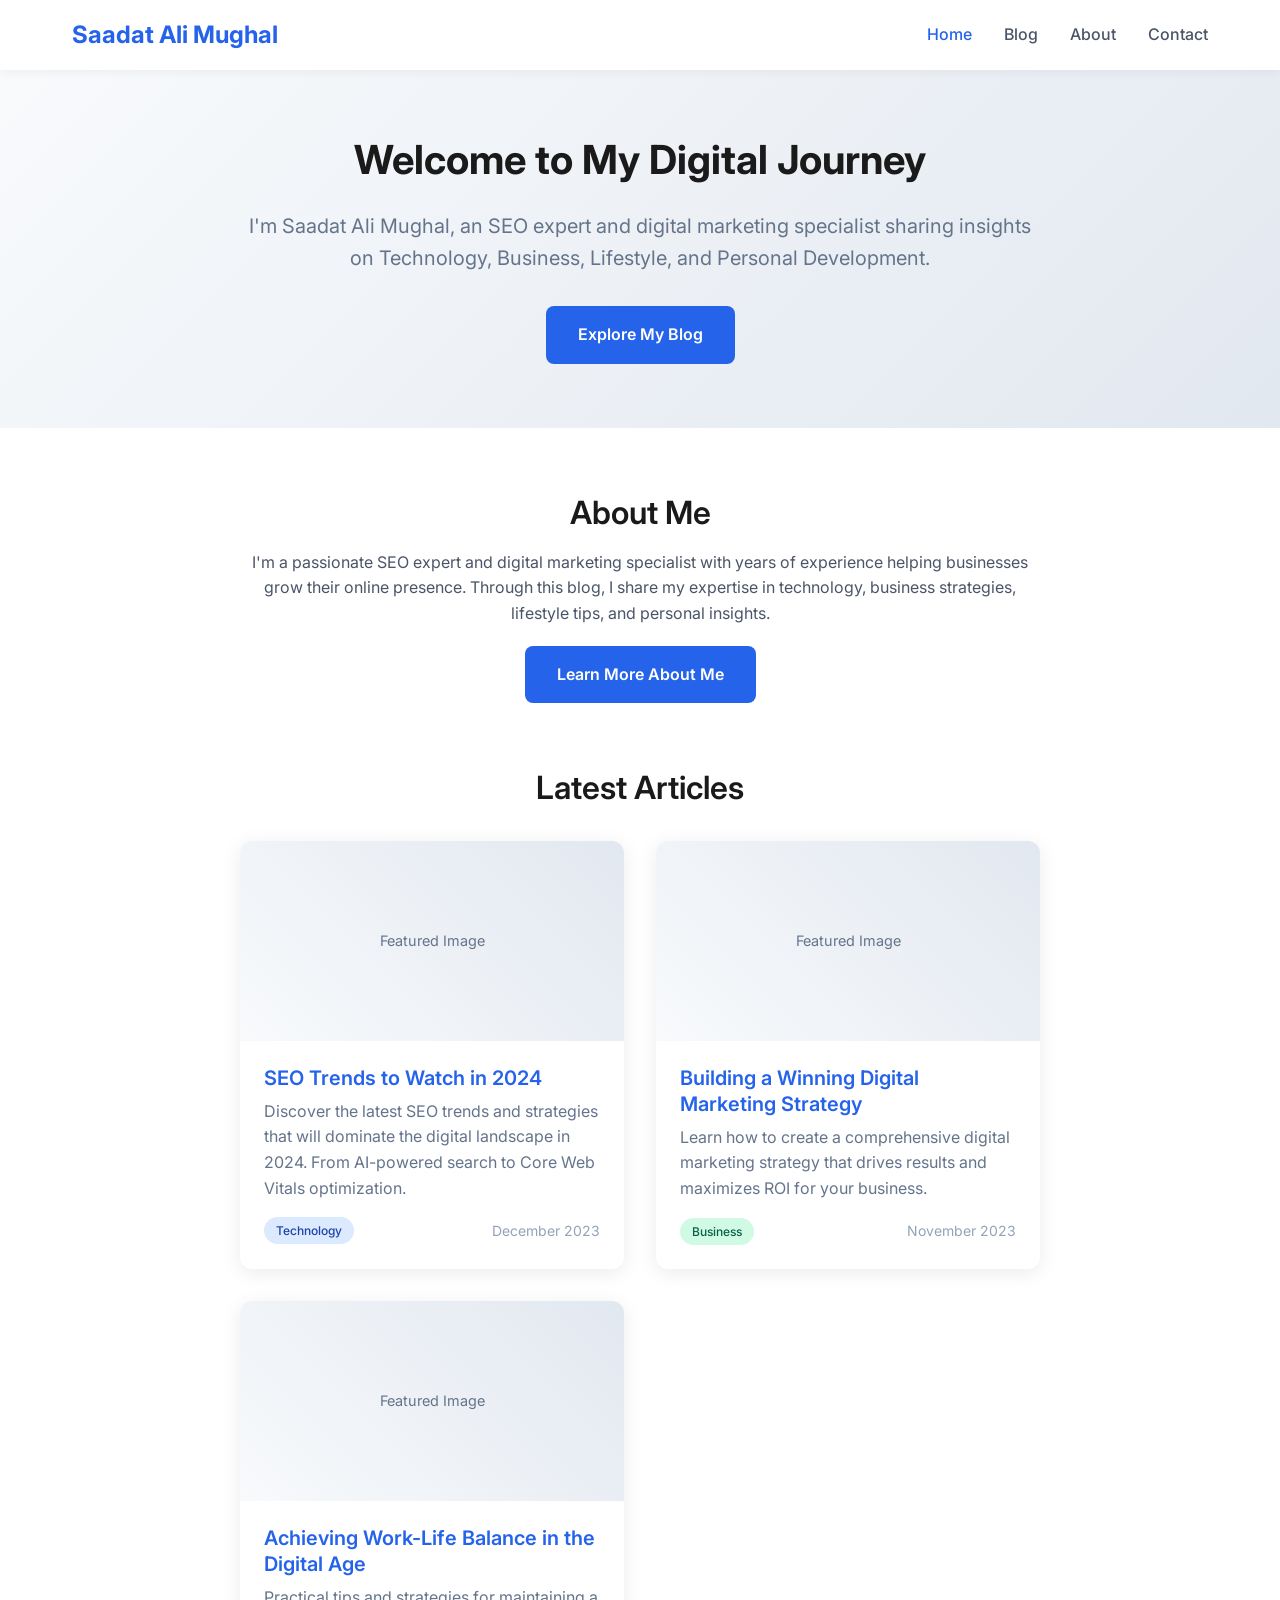
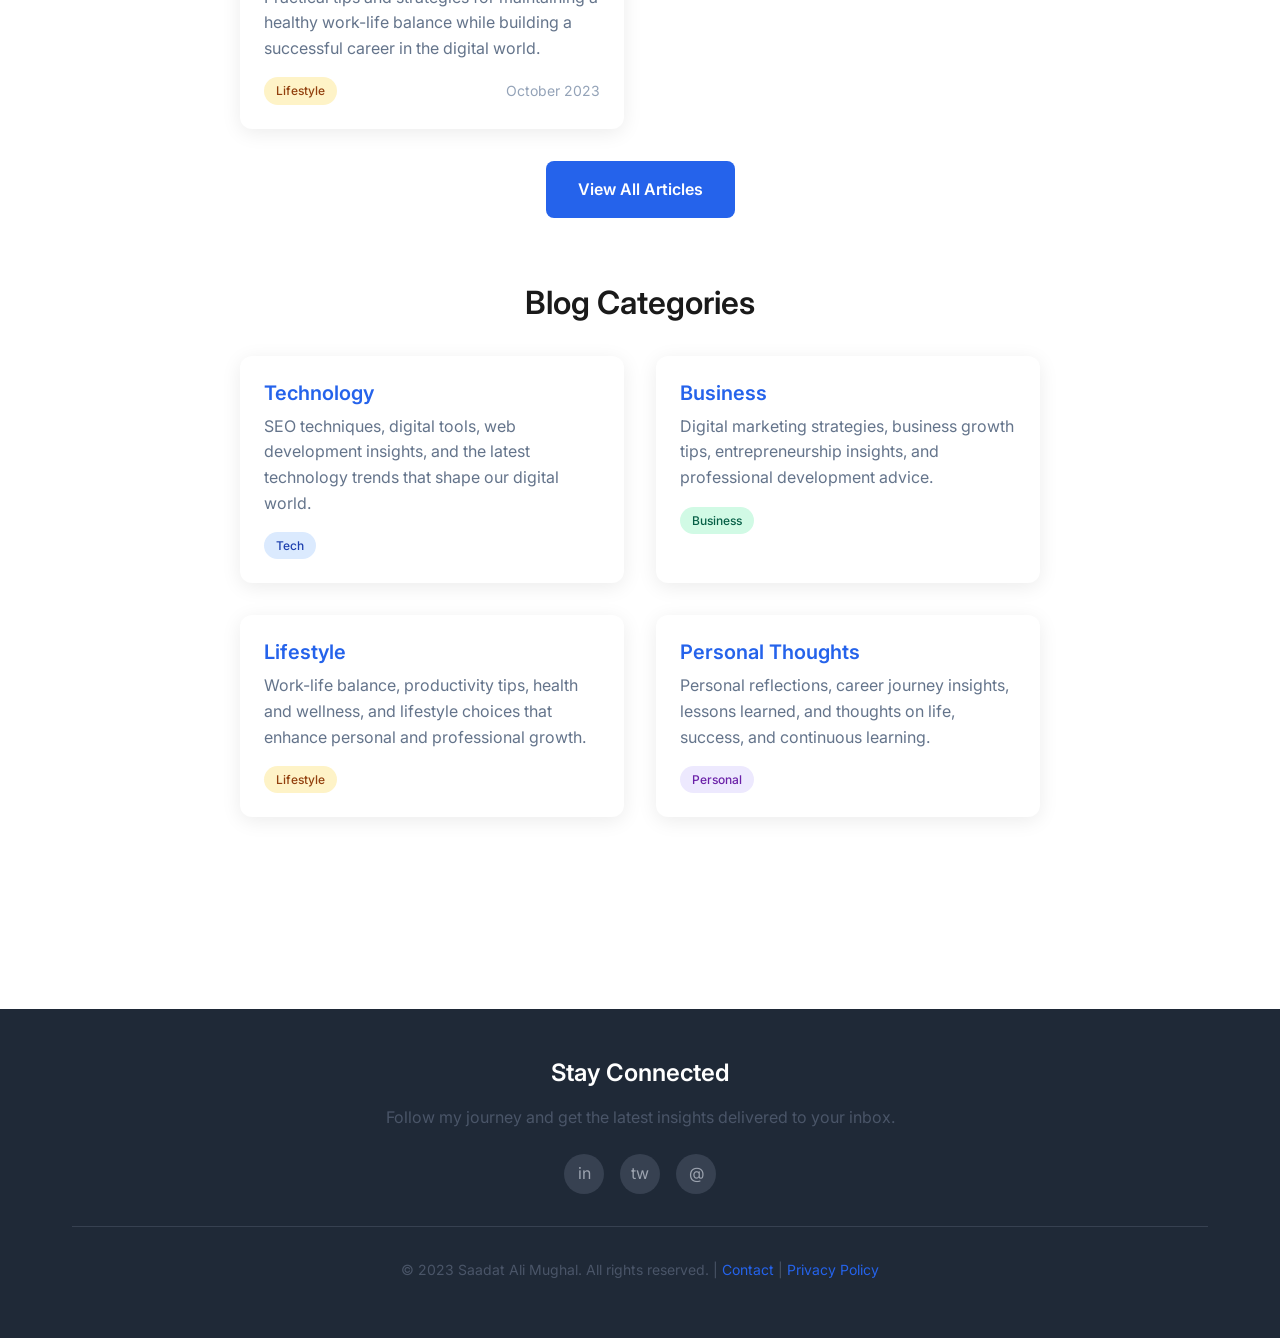
==== index.html @ 96bb64db "Create complete modern blogging website with SEO-friendly structure Co-authored-by: saadatseo <21730" ====
<!DOCTYPE html>
<html lang="en">
<head>
    <meta charset="UTF-8">
    <meta name="viewport" content="width=device-width, initial-scale=1.0">
    <meta name="description" content="Saadat Ali Mughal - Professional blog covering Technology, Lifestyle, Business insights and Personal Thoughts. Expert SEO and digital marketing content.">
    <meta name="keywords" content="Saadat Ali Mughal, SEO expert, digital marketing, technology blog, business insights, lifestyle content">
    <meta name="author" content="Saadat Ali Mughal">
    
    <!-- Open Graph Meta Tags -->
    <meta property="og:title" content="Saadat Ali Mughal - Professional Blog">
    <meta property="og:description" content="Expert insights on Technology, Business, Lifestyle and Personal Development">
    <meta property="og:type" content="website">
    <meta property="og:url" content="https://saadatseo.com">
    <meta property="og:image" content="/assets/images/og-image.jpg">
    
    <!-- Twitter Card Meta Tags -->
    <meta name="twitter:card" content="summary_large_image">
    <meta name="twitter:title" content="Saadat Ali Mughal - Professional Blog">
    <meta name="twitter:description" content="Expert insights on Technology, Business, Lifestyle and Personal Development">
    
    <title>Saadat Ali Mughal - Professional Blog | SEO Expert & Digital Marketing</title>
    
    <!-- Google Fonts -->
    <link rel="preconnect" href="https://fonts.googleapis.com">
    <link rel="preconnect" href="https://fonts.gstatic.com" crossorigin>
    <link href="https://fonts.googleapis.com/css2?family=Inter:wght@300;400;500;600;700&display=swap" rel="stylesheet">
    
    <!-- CSS -->
    <link rel="stylesheet" href="css/main.css">
    
    <!-- Favicon -->
    <link rel="icon" type="image/x-icon" href="/assets/images/favicon.ico">
    
    <!-- Structured Data -->
    <script type="application/ld+json">
    {
        "@context": "https://schema.org",
        "@type": "Person",
        "name": "Saadat Ali Mughal",
        "jobTitle": "SEO Expert & Digital Marketing Specialist",
        "url": "https://saadatseo.com",
        "sameAs": [
            "https://linkedin.com/in/saadatseo",
            "https://twitter.com/saadatseo"
        ],
        "knowsAbout": ["SEO", "Digital Marketing", "Technology", "Business Strategy"]
    }
    </script>
</head>
<body>
    <!-- Header -->
    <header class="header">
        <div class="container">
            <div class="header-content">
                <div class="logo">
                    <a href="index.html">Saadat Ali Mughal</a>
                </div>
                <nav class="nav">
                    <a href="index.html">Home</a>
                    <a href="blog/index.html">Blog</a>
                    <a href="about.html">About</a>
                    <a href="contact.html">Contact</a>
                </nav>
                <button class="menu-toggle" aria-label="Toggle menu">☰</button>
            </div>
        </div>
    </header>

    <!-- Hero Section -->
    <section class="hero">
        <div class="container">
            <div class="content-wrapper">
                <h1>Welcome to My Digital Journey</h1>
                <p>I'm Saadat Ali Mughal, an SEO expert and digital marketing specialist sharing insights on Technology, Business, Lifestyle, and Personal Development.</p>
                <a href="blog/index.html" class="cta-button">Explore My Blog</a>
            </div>
        </div>
    </section>

    <!-- Main Content -->
    <main class="main-content">
        <div class="container">
            <!-- About Preview -->
            <section class="section">
                <div class="content-wrapper">
                    <h2 class="text-center">About Me</h2>
                    <p class="text-center">I'm a passionate SEO expert and digital marketing specialist with years of experience helping businesses grow their online presence. Through this blog, I share my expertise in technology, business strategies, lifestyle tips, and personal insights.</p>
                    <div class="text-center">
                        <a href="about.html" class="cta-button">Learn More About Me</a>
                    </div>
                </div>
            </section>

            <!-- Featured Blog Posts -->
            <section class="section">
                <div class="content-wrapper">
                    <h2 class="text-center">Latest Articles</h2>
                    <div class="blog-grid">
                        <!-- Tech Article -->
                        <article class="blog-card" data-category="tech">
                            <div class="blog-card-image">
                                <span>Featured Image</span>
                            </div>
                            <div class="blog-card-content">
                                <h3><a href="blog/tech/seo-trends-2024.html">SEO Trends to Watch in 2024</a></h3>
                                <p>Discover the latest SEO trends and strategies that will dominate the digital landscape in 2024. From AI-powered search to Core Web Vitals optimization.</p>
                                <div class="blog-meta">
                                    <span class="category-tag category-tech">Technology</span>
                                    <span>December 2023</span>
                                </div>
                            </div>
                        </article>

                        <!-- Business Article -->
                        <article class="blog-card" data-category="business">
                            <div class="blog-card-image">
                                <span>Featured Image</span>
                            </div>
                            <div class="blog-card-content">
                                <h3><a href="blog/business/digital-marketing-strategy.html">Building a Winning Digital Marketing Strategy</a></h3>
                                <p>Learn how to create a comprehensive digital marketing strategy that drives results and maximizes ROI for your business.</p>
                                <div class="blog-meta">
                                    <span class="category-tag category-business">Business</span>
                                    <span>November 2023</span>
                                </div>
                            </div>
                        </article>

                        <!-- Lifestyle Article -->
                        <article class="blog-card" data-category="lifestyle">
                            <div class="blog-card-image">
                                <span>Featured Image</span>
                            </div>
                            <div class="blog-card-content">
                                <h3><a href="blog/lifestyle/work-life-balance.html">Achieving Work-Life Balance in the Digital Age</a></h3>
                                <p>Practical tips and strategies for maintaining a healthy work-life balance while building a successful career in the digital world.</p>
                                <div class="blog-meta">
                                    <span class="category-tag category-lifestyle">Lifestyle</span>
                                    <span>October 2023</span>
                                </div>
                            </div>
                        </article>
                    </div>
                    <div class="text-center mt-4">
                        <a href="blog/index.html" class="cta-button">View All Articles</a>
                    </div>
                </div>
            </section>

            <!-- Categories Overview -->
            <section class="section">
                <div class="content-wrapper">
                    <h2 class="text-center">Blog Categories</h2>
                    <div class="blog-grid">
                        <div class="blog-card">
                            <div class="blog-card-content">
                                <h3><a href="blog/tech/">Technology</a></h3>
                                <p>SEO techniques, digital tools, web development insights, and the latest technology trends that shape our digital world.</p>
                                <div class="blog-meta">
                                    <span class="category-tag category-tech">Tech</span>
                                </div>
                            </div>
                        </div>

                        <div class="blog-card">
                            <div class="blog-card-content">
                                <h3><a href="blog/business/">Business</a></h3>
                                <p>Digital marketing strategies, business growth tips, entrepreneurship insights, and professional development advice.</p>
                                <div class="blog-meta">
                                    <span class="category-tag category-business">Business</span>
                                </div>
                            </div>
                        </div>

                        <div class="blog-card">
                            <div class="blog-card-content">
                                <h3><a href="blog/lifestyle/">Lifestyle</a></h3>
                                <p>Work-life balance, productivity tips, health and wellness, and lifestyle choices that enhance personal and professional growth.</p>
                                <div class="blog-meta">
                                    <span class="category-tag category-lifestyle">Lifestyle</span>
                                </div>
                            </div>
                        </div>

                        <div class="blog-card">
                            <div class="blog-card-content">
                                <h3><a href="blog/personal-thoughts/">Personal Thoughts</a></h3>
                                <p>Personal reflections, career journey insights, lessons learned, and thoughts on life, success, and continuous learning.</p>
                                <div class="blog-meta">
                                    <span class="category-tag category-personal">Personal</span>
                                </div>
                            </div>
                        </div>
                    </div>
                </div>
            </section>
        </div>
    </main>

    <!-- Footer -->
    <footer class="footer">
        <div class="container">
            <div class="footer-content">
                <h3>Stay Connected</h3>
                <p>Follow my journey and get the latest insights delivered to your inbox.</p>
                
                <div class="social-links">
                    <a href="https://linkedin.com/in/saadatseo" target="_blank" aria-label="LinkedIn">in</a>
                    <a href="https://twitter.com/saadatseo" target="_blank" aria-label="Twitter">tw</a>
                    <a href="mailto:contact@saadatseo.com" aria-label="Email">@</a>
                </div>
                
                <div class="footer-bottom">
                    <p>&copy; 2023 Saadat Ali Mughal. All rights reserved. | <a href="contact.html">Contact</a> | <a href="#">Privacy Policy</a></p>
                </div>
            </div>
        </div>
    </footer>

    <!-- JavaScript -->
    <script src="js/main.js"></script>
</body>
</html>
---- css/main.css ----
/* Modern Blogging Website CSS for Saadat Ali Mughal */

/* CSS Reset and Base Styles */
* {
    margin: 0;
    padding: 0;
    box-sizing: border-box;
}

html {
    font-size: 16px;
    scroll-behavior: smooth;
}

body {
    font-family: 'Inter', -apple-system, BlinkMacSystemFont, 'Segoe UI', Roboto, sans-serif;
    line-height: 1.6;
    color: #333;
    background-color: #ffffff;
}

/* Typography */
h1, h2, h3, h4, h5, h6 {
    font-weight: 600;
    line-height: 1.3;
    margin-bottom: 1rem;
    color: #1a1a1a;
}

h1 {
    font-size: 2.5rem;
    font-weight: 700;
}

h2 {
    font-size: 2rem;
}

h3 {
    font-size: 1.5rem;
}

p {
    margin-bottom: 1.2rem;
    color: #4a5568;
}

a {
    color: #2563eb;
    text-decoration: none;
    transition: color 0.3s ease;
}

a:hover {
    color: #1d4ed8;
}

/* Container and Layout */
.container {
    max-width: 1200px;
    margin: 0 auto;
    padding: 0 2rem;
}

.content-wrapper {
    max-width: 800px;
    margin: 0 auto;
}

/* Header */
.header {
    background: #ffffff;
    box-shadow: 0 2px 10px rgba(0, 0, 0, 0.05);
    position: sticky;
    top: 0;
    z-index: 100;
}

.header-content {
    display: flex;
    justify-content: space-between;
    align-items: center;
    padding: 1rem 0;
}

.logo {
    font-size: 1.5rem;
    font-weight: 700;
    color: #1a1a1a;
}

.nav {
    display: flex;
    gap: 2rem;
}

.nav a {
    color: #4a5568;
    font-weight: 500;
    transition: color 0.3s ease;
}

.nav a:hover,
.nav a.active {
    color: #2563eb;
}

/* Mobile Menu */
.menu-toggle {
    display: none;
    background: none;
    border: none;
    font-size: 1.5rem;
    cursor: pointer;
    color: #4a5568;
}

/* Hero Section */
.hero {
    padding: 4rem 0;
    text-align: center;
    background: linear-gradient(135deg, #f8fafc 0%, #e2e8f0 100%);
}

.hero h1 {
    margin-bottom: 1.5rem;
    color: #1a1a1a;
}

.hero p {
    font-size: 1.25rem;
    margin-bottom: 2rem;
    color: #64748b;
}

.cta-button {
    display: inline-block;
    background: #2563eb;
    color: white;
    padding: 1rem 2rem;
    border-radius: 0.5rem;
    font-weight: 600;
    transition: background 0.3s ease;
}

.cta-button:hover {
    background: #1d4ed8;
    color: white;
}

/* Main Content */
.main-content {
    padding: 4rem 0;
}

.section {
    margin-bottom: 4rem;
}

/* Blog Grid */
.blog-grid {
    display: grid;
    grid-template-columns: repeat(auto-fit, minmax(300px, 1fr));
    gap: 2rem;
    margin-top: 2rem;
}

.blog-card {
    background: white;
    border-radius: 0.75rem;
    box-shadow: 0 4px 20px rgba(0, 0, 0, 0.08);
    overflow: hidden;
    transition: transform 0.3s ease, box-shadow 0.3s ease;
}

.blog-card:hover {
    transform: translateY(-5px);
    box-shadow: 0 8px 30px rgba(0, 0, 0, 0.12);
}

.blog-card-image {
    width: 100%;
    height: 200px;
    background: linear-gradient(45deg, #f8fafc, #e2e8f0);
    display: flex;
    align-items: center;
    justify-content: center;
    color: #64748b;
    font-size: 0.9rem;
}

.blog-card-content {
    padding: 1.5rem;
}

.blog-card h3 {
    margin-bottom: 0.5rem;
    font-size: 1.25rem;
}

.blog-card p {
    color: #64748b;
    margin-bottom: 1rem;
}

.blog-meta {
    display: flex;
    justify-content: space-between;
    align-items: center;
    font-size: 0.875rem;
    color: #94a3b8;
}

.category-tag {
    background: #e2e8f0;
    color: #475569;
    padding: 0.25rem 0.75rem;
    border-radius: 1rem;
    font-size: 0.75rem;
    font-weight: 500;
}

/* Category Colors */
.category-tech { background: #dbeafe; color: #1e40af; }
.category-lifestyle { background: #fef3c7; color: #92400e; }
.category-business { background: #d1fae5; color: #065f46; }
.category-personal { background: #ede9fe; color: #6b21a8; }

/* Contact Form */
.contact-form {
    max-width: 600px;
    margin: 0 auto;
}

.form-group {
    margin-bottom: 1.5rem;
}

.form-group label {
    display: block;
    margin-bottom: 0.5rem;
    font-weight: 500;
    color: #374151;
}

.form-control {
    width: 100%;
    padding: 0.75rem;
    border: 2px solid #e5e7eb;
    border-radius: 0.5rem;
    font-size: 1rem;
    transition: border-color 0.3s ease;
}

.form-control:focus {
    outline: none;
    border-color: #2563eb;
}

textarea.form-control {
    resize: vertical;
    min-height: 120px;
}

.btn {
    background: #2563eb;
    color: white;
    padding: 0.75rem 2rem;
    border: none;
    border-radius: 0.5rem;
    font-size: 1rem;
    font-weight: 600;
    cursor: pointer;
    transition: background 0.3s ease;
}

.btn:hover {
    background: #1d4ed8;
}

/* Footer */
.footer {
    background: #1f2937;
    color: #9ca3af;
    padding: 3rem 0 2rem;
    margin-top: 4rem;
}

.footer-content {
    text-align: center;
}

.footer h3 {
    color: white;
    margin-bottom: 1rem;
}

.footer p {
    margin-bottom: 1.5rem;
}

.social-links {
    display: flex;
    justify-content: center;
    gap: 1rem;
    margin-bottom: 2rem;
}

.social-links a {
    display: inline-block;
    width: 40px;
    height: 40px;
    background: #374151;
    border-radius: 50%;
    display: flex;
    align-items: center;
    justify-content: center;
    color: #9ca3af;
    transition: background 0.3s ease;
}

.social-links a:hover {
    background: #2563eb;
    color: white;
}

.footer-bottom {
    border-top: 1px solid #374151;
    margin-top: 2rem;
    padding-top: 2rem;
    text-align: center;
    font-size: 0.875rem;
}

/* Responsive Design */
@media (max-width: 768px) {
    .container {
        padding: 0 1rem;
    }
    
    .header-content {
        flex-wrap: wrap;
    }
    
    .nav {
        display: none;
        width: 100%;
        flex-direction: column;
        gap: 1rem;
        padding-top: 1rem;
    }
    
    .nav.active {
        display: flex;
    }
    
    .menu-toggle {
        display: block;
    }
    
    .hero {
        padding: 2rem 0;
    }
    
    .hero h1 {
        font-size: 2rem;
    }
    
    .hero p {
        font-size: 1.1rem;
    }
    
    .main-content {
        padding: 2rem 0;
    }
    
    .blog-grid {
        grid-template-columns: 1fr;
        gap: 1.5rem;
    }
    
    .social-links {
        flex-wrap: wrap;
    }
}

@media (max-width: 480px) {
    .hero h1 {
        font-size: 1.75rem;
    }
    
    h1 {
        font-size: 2rem;
    }
    
    h2 {
        font-size: 1.5rem;
    }
    
    .blog-card-content {
        padding: 1rem;
    }
}

/* Utility Classes */
.text-center { text-align: center; }
.mb-2 { margin-bottom: 1rem; }
.mb-4 { margin-bottom: 2rem; }
.mt-4 { margin-top: 2rem; }
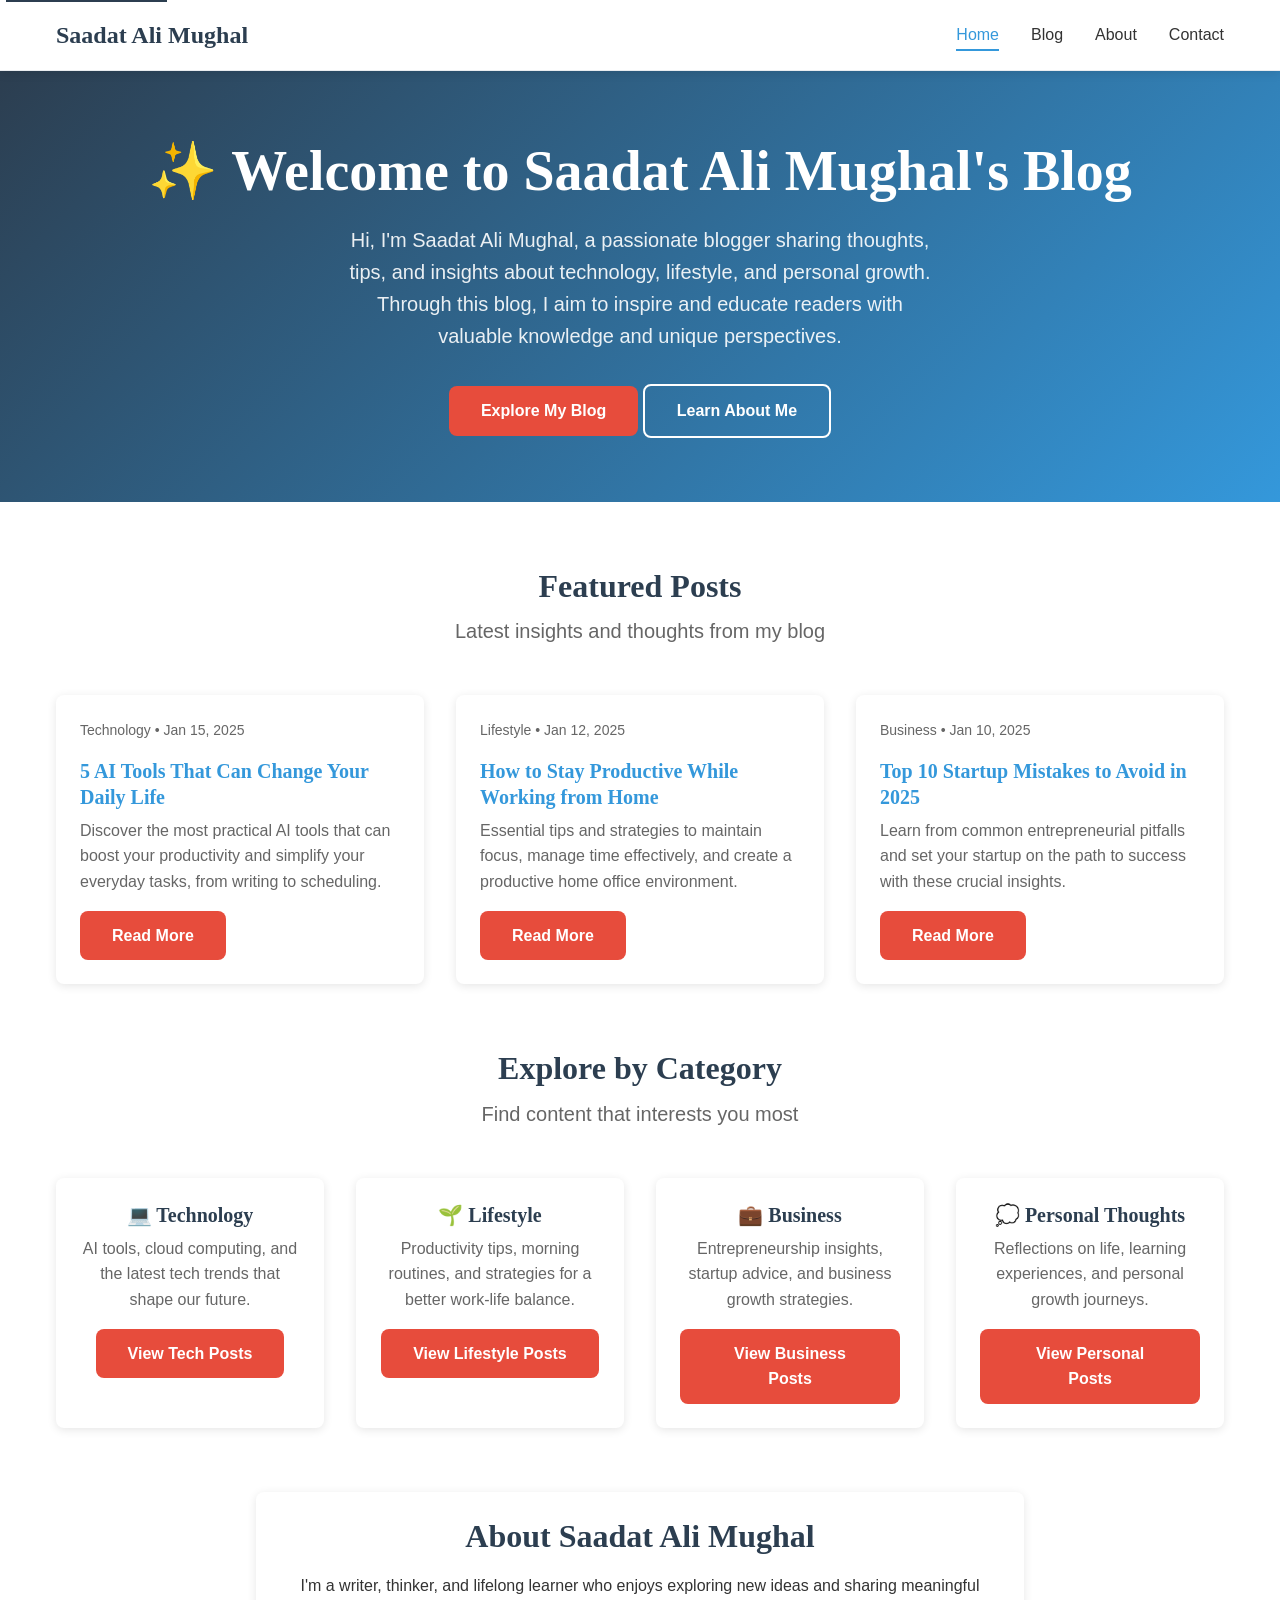
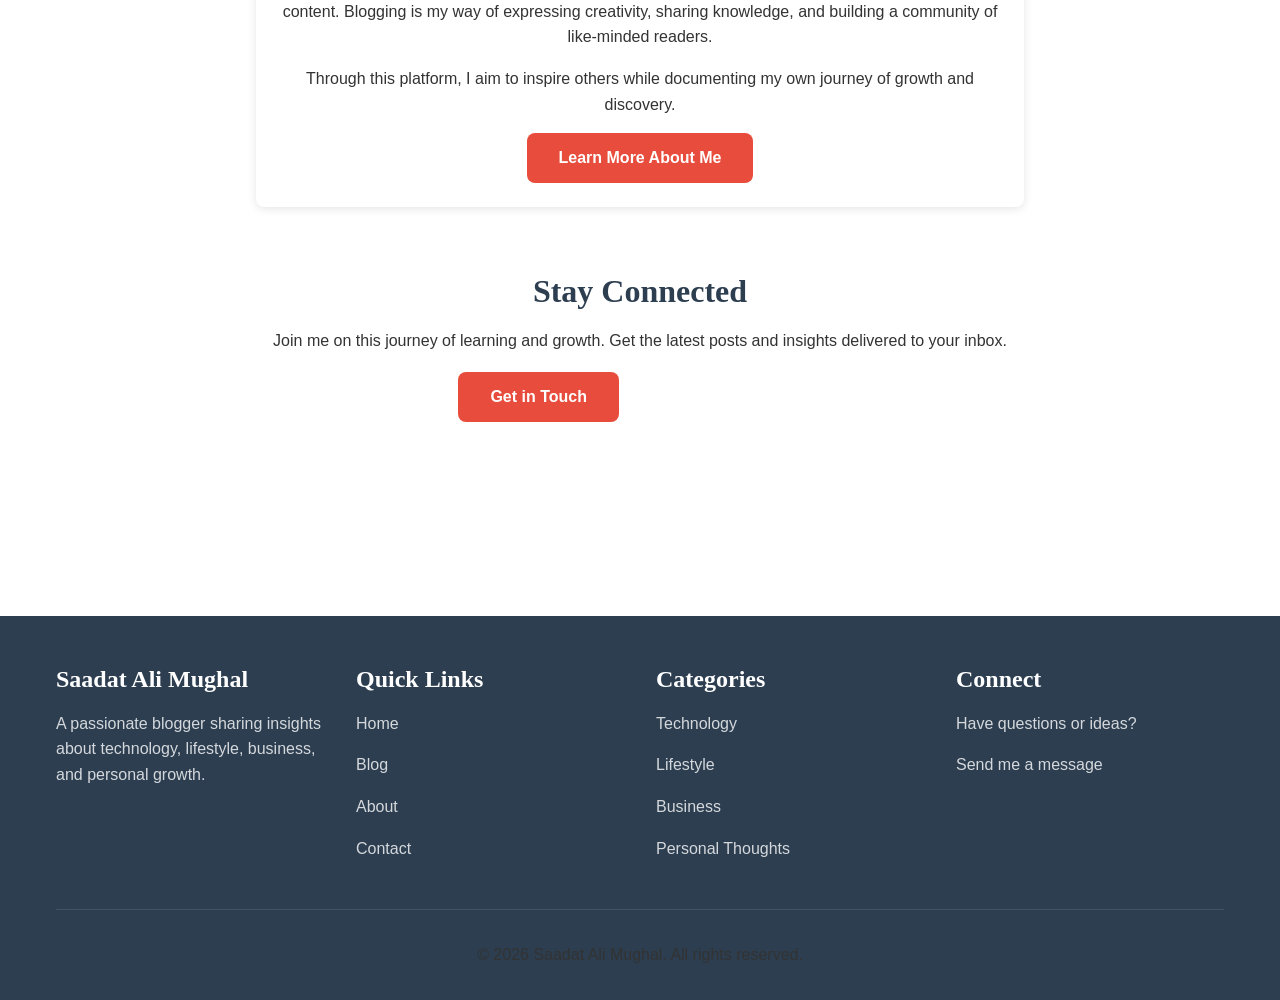
==== commit 3aa60542: "Complete modern blogging website for Saadat Ali Mughal Co-authored-by: saadatseo <217303013+saadatse" ====
--- a/index.html
+++ b/index.html
@@ -3,195 +3,177 @@
 <head>
     <meta charset="UTF-8">
     <meta name="viewport" content="width=device-width, initial-scale=1.0">
-    <meta name="description" content="Saadat Ali Mughal - Professional blog covering Technology, Lifestyle, Business insights and Personal Thoughts. Expert SEO and digital marketing content.">
-    <meta name="keywords" content="Saadat Ali Mughal, SEO expert, digital marketing, technology blog, business insights, lifestyle content">
+    <meta name="description" content="Welcome to Saadat Ali Mughal's Blog - Sharing thoughts, tips, and insights about technology, lifestyle, business, and personal growth.">
+    <meta name="keywords" content="Saadat Ali Mughal, blog, technology, lifestyle, business, personal thoughts, Pakistan">
     <meta name="author" content="Saadat Ali Mughal">
     
     <!-- Open Graph Meta Tags -->
-    <meta property="og:title" content="Saadat Ali Mughal - Professional Blog">
-    <meta property="og:description" content="Expert insights on Technology, Business, Lifestyle and Personal Development">
+    <meta property="og:title" content="✨ Welcome to Saadat Ali Mughal's Blog">
+    <meta property="og:description" content="Hi, I'm Saadat Ali Mughal, a passionate blogger sharing thoughts, tips, and insights about technology, lifestyle, and personal growth.">
     <meta property="og:type" content="website">
-    <meta property="og:url" content="https://saadatseo.com">
-    <meta property="og:image" content="/assets/images/og-image.jpg">
+    <meta property="og:url" content="">
     
     <!-- Twitter Card Meta Tags -->
     <meta name="twitter:card" content="summary_large_image">
-    <meta name="twitter:title" content="Saadat Ali Mughal - Professional Blog">
-    <meta name="twitter:description" content="Expert insights on Technology, Business, Lifestyle and Personal Development">
-    
-    <title>Saadat Ali Mughal - Professional Blog | SEO Expert & Digital Marketing</title>
-    
-    <!-- Google Fonts -->
-    <link rel="preconnect" href="https://fonts.googleapis.com">
-    <link rel="preconnect" href="https://fonts.gstatic.com" crossorigin>
-    <link href="https://fonts.googleapis.com/css2?family=Inter:wght@300;400;500;600;700&display=swap" rel="stylesheet">
-    
-    <!-- CSS -->
-    <link rel="stylesheet" href="css/main.css">
-    
-    <!-- Favicon -->
-    <link rel="icon" type="image/x-icon" href="/assets/images/favicon.ico">
-    
-    <!-- Structured Data -->
-    <script type="application/ld+json">
-    {
-        "@context": "https://schema.org",
-        "@type": "Person",
-        "name": "Saadat Ali Mughal",
-        "jobTitle": "SEO Expert & Digital Marketing Specialist",
-        "url": "https://saadatseo.com",
-        "sameAs": [
-            "https://linkedin.com/in/saadatseo",
-            "https://twitter.com/saadatseo"
-        ],
-        "knowsAbout": ["SEO", "Digital Marketing", "Technology", "Business Strategy"]
-    }
-    </script>
+    <meta name="twitter:title" content="✨ Welcome to Saadat Ali Mughal's Blog">
+    <meta name="twitter:description" content="Hi, I'm Saadat Ali Mughal, a passionate blogger sharing thoughts, tips, and insights about technology, lifestyle, and personal growth.">
+    
+    <title>✨ Welcome to Saadat Ali Mughal's Blog</title>
+    <link rel="stylesheet" href="css/style.css">
 </head>
 <body>
+    <!-- Skip to main content for accessibility -->
+    <a href="#main" class="skip-link">Skip to main content</a>
+    
     <!-- Header -->
     <header class="header">
         <div class="container">
-            <div class="header-content">
-                <div class="logo">
-                    <a href="index.html">Saadat Ali Mughal</a>
-                </div>
-                <nav class="nav">
-                    <a href="index.html">Home</a>
-                    <a href="blog/index.html">Blog</a>
-                    <a href="about.html">About</a>
-                    <a href="contact.html">Contact</a>
-                </nav>
-                <button class="menu-toggle" aria-label="Toggle menu">☰</button>
-            </div>
+            <nav class="nav">
+                <a href="index.html" class="logo">Saadat Ali Mughal</a>
+                
+                <!-- Mobile menu toggle -->
+                <button class="nav-toggle" aria-label="Toggle mobile menu">
+                    <span></span>
+                    <span></span>
+                    <span></span>
+                </button>
+                
+                <!-- Navigation menu -->
+                <ul class="nav-menu">
+                    <li><a href="index.html" class="nav-link">Home</a></li>
+                    <li><a href="blog.html" class="nav-link">Blog</a></li>
+                    <li><a href="about.html" class="nav-link">About</a></li>
+                    <li><a href="contact.html" class="nav-link">Contact</a></li>
+                </ul>
+            </nav>
         </div>
     </header>
 
     <!-- Hero Section -->
     <section class="hero">
         <div class="container">
-            <div class="content-wrapper">
-                <h1>Welcome to My Digital Journey</h1>
-                <p>I'm Saadat Ali Mughal, an SEO expert and digital marketing specialist sharing insights on Technology, Business, Lifestyle, and Personal Development.</p>
-                <a href="blog/index.html" class="cta-button">Explore My Blog</a>
+            <h1>✨ Welcome to Saadat Ali Mughal's Blog</h1>
+            <p>Hi, I'm Saadat Ali Mughal, a passionate blogger sharing thoughts, tips, and insights about technology, lifestyle, and personal growth. Through this blog, I aim to inspire and educate readers with valuable knowledge and unique perspectives.</p>
+            <div class="hero-buttons">
+                <a href="blog.html" class="btn">Explore My Blog</a>
+                <a href="about.html" class="btn btn-secondary">Learn About Me</a>
             </div>
         </div>
     </section>
 
     <!-- Main Content -->
-    <main class="main-content">
-        <div class="container">
-            <!-- About Preview -->
-            <section class="section">
-                <div class="content-wrapper">
-                    <h2 class="text-center">About Me</h2>
-                    <p class="text-center">I'm a passionate SEO expert and digital marketing specialist with years of experience helping businesses grow their online presence. Through this blog, I share my expertise in technology, business strategies, lifestyle tips, and personal insights.</p>
-                    <div class="text-center">
-                        <a href="about.html" class="cta-button">Learn More About Me</a>
-                    </div>
-                </div>
-            </section>
-
-            <!-- Featured Blog Posts -->
-            <section class="section">
-                <div class="content-wrapper">
-                    <h2 class="text-center">Latest Articles</h2>
-                    <div class="blog-grid">
-                        <!-- Tech Article -->
-                        <article class="blog-card" data-category="tech">
-                            <div class="blog-card-image">
-                                <span>Featured Image</span>
-                            </div>
-                            <div class="blog-card-content">
-                                <h3><a href="blog/tech/seo-trends-2024.html">SEO Trends to Watch in 2024</a></h3>
-                                <p>Discover the latest SEO trends and strategies that will dominate the digital landscape in 2024. From AI-powered search to Core Web Vitals optimization.</p>
-                                <div class="blog-meta">
-                                    <span class="category-tag category-tech">Technology</span>
-                                    <span>December 2023</span>
-                                </div>
-                            </div>
-                        </article>
-
-                        <!-- Business Article -->
-                        <article class="blog-card" data-category="business">
-                            <div class="blog-card-image">
-                                <span>Featured Image</span>
-                            </div>
-                            <div class="blog-card-content">
-                                <h3><a href="blog/business/digital-marketing-strategy.html">Building a Winning Digital Marketing Strategy</a></h3>
-                                <p>Learn how to create a comprehensive digital marketing strategy that drives results and maximizes ROI for your business.</p>
-                                <div class="blog-meta">
-                                    <span class="category-tag category-business">Business</span>
-                                    <span>November 2023</span>
-                                </div>
-                            </div>
-                        </article>
-
-                        <!-- Lifestyle Article -->
-                        <article class="blog-card" data-category="lifestyle">
-                            <div class="blog-card-image">
-                                <span>Featured Image</span>
-                            </div>
-                            <div class="blog-card-content">
-                                <h3><a href="blog/lifestyle/work-life-balance.html">Achieving Work-Life Balance in the Digital Age</a></h3>
-                                <p>Practical tips and strategies for maintaining a healthy work-life balance while building a successful career in the digital world.</p>
-                                <div class="blog-meta">
-                                    <span class="category-tag category-lifestyle">Lifestyle</span>
-                                    <span>October 2023</span>
-                                </div>
-                            </div>
-                        </article>
-                    </div>
-                    <div class="text-center mt-4">
-                        <a href="blog/index.html" class="cta-button">View All Articles</a>
-                    </div>
-                </div>
-            </section>
-
-            <!-- Categories Overview -->
-            <section class="section">
-                <div class="content-wrapper">
-                    <h2 class="text-center">Blog Categories</h2>
-                    <div class="blog-grid">
-                        <div class="blog-card">
-                            <div class="blog-card-content">
-                                <h3><a href="blog/tech/">Technology</a></h3>
-                                <p>SEO techniques, digital tools, web development insights, and the latest technology trends that shape our digital world.</p>
-                                <div class="blog-meta">
-                                    <span class="category-tag category-tech">Tech</span>
-                                </div>
-                            </div>
-                        </div>
-
-                        <div class="blog-card">
-                            <div class="blog-card-content">
-                                <h3><a href="blog/business/">Business</a></h3>
-                                <p>Digital marketing strategies, business growth tips, entrepreneurship insights, and professional development advice.</p>
-                                <div class="blog-meta">
-                                    <span class="category-tag category-business">Business</span>
-                                </div>
-                            </div>
-                        </div>
-
-                        <div class="blog-card">
-                            <div class="blog-card-content">
-                                <h3><a href="blog/lifestyle/">Lifestyle</a></h3>
-                                <p>Work-life balance, productivity tips, health and wellness, and lifestyle choices that enhance personal and professional growth.</p>
-                                <div class="blog-meta">
-                                    <span class="category-tag category-lifestyle">Lifestyle</span>
-                                </div>
-                            </div>
-                        </div>
-
-                        <div class="blog-card">
-                            <div class="blog-card-content">
-                                <h3><a href="blog/personal-thoughts/">Personal Thoughts</a></h3>
-                                <p>Personal reflections, career journey insights, lessons learned, and thoughts on life, success, and continuous learning.</p>
-                                <div class="blog-meta">
-                                    <span class="category-tag category-personal">Personal</span>
-                                </div>
-                            </div>
-                        </div>
+    <main id="main" class="main">
+        <div class="container">
+            <!-- Featured Posts Section -->
+            <section class="section">
+                <div class="section-title">
+                    <h2>Featured Posts</h2>
+                    <p class="section-subtitle">Latest insights and thoughts from my blog</p>
+                </div>
+                
+                <div class="grid grid-3">
+                    <!-- Tech Post -->
+                    <article class="card">
+                        <div class="card-body">
+                            <div class="card-meta">Technology • Jan 15, 2025</div>
+                            <h3 class="card-title">
+                                <a href="posts/tech-ai-tools.html">5 AI Tools That Can Change Your Daily Life</a>
+                            </h3>
+                            <p class="card-excerpt">Discover the most practical AI tools that can boost your productivity and simplify your everyday tasks, from writing to scheduling.</p>
+                            <a href="posts/tech-ai-tools.html" class="btn">Read More</a>
+                        </div>
+                    </article>
+                    
+                    <!-- Lifestyle Post -->
+                    <article class="card">
+                        <div class="card-body">
+                            <div class="card-meta">Lifestyle • Jan 12, 2025</div>
+                            <h3 class="card-title">
+                                <a href="posts/lifestyle-productivity.html">How to Stay Productive While Working from Home</a>
+                            </h3>
+                            <p class="card-excerpt">Essential tips and strategies to maintain focus, manage time effectively, and create a productive home office environment.</p>
+                            <a href="posts/lifestyle-productivity.html" class="btn">Read More</a>
+                        </div>
+                    </article>
+                    
+                    <!-- Business Post -->
+                    <article class="card">
+                        <div class="card-body">
+                            <div class="card-meta">Business • Jan 10, 2025</div>
+                            <h3 class="card-title">
+                                <a href="posts/business-startup-mistakes.html">Top 10 Startup Mistakes to Avoid in 2025</a>
+                            </h3>
+                            <p class="card-excerpt">Learn from common entrepreneurial pitfalls and set your startup on the path to success with these crucial insights.</p>
+                            <a href="posts/business-startup-mistakes.html" class="btn">Read More</a>
+                        </div>
+                    </article>
+                </div>
+            </section>
+
+            <!-- Categories Section -->
+            <section class="section">
+                <div class="section-title">
+                    <h2>Explore by Category</h2>
+                    <p class="section-subtitle">Find content that interests you most</p>
+                </div>
+                
+                <div class="grid grid-4">
+                    <div class="card">
+                        <div class="card-body text-center">
+                            <h3 class="card-title">💻 Technology</h3>
+                            <p class="card-excerpt">AI tools, cloud computing, and the latest tech trends that shape our future.</p>
+                            <a href="blog.html#tech" class="btn">View Tech Posts</a>
+                        </div>
+                    </div>
+                    
+                    <div class="card">
+                        <div class="card-body text-center">
+                            <h3 class="card-title">🌱 Lifestyle</h3>
+                            <p class="card-excerpt">Productivity tips, morning routines, and strategies for a better work-life balance.</p>
+                            <a href="blog.html#lifestyle" class="btn">View Lifestyle Posts</a>
+                        </div>
+                    </div>
+                    
+                    <div class="card">
+                        <div class="card-body text-center">
+                            <h3 class="card-title">💼 Business</h3>
+                            <p class="card-excerpt">Entrepreneurship insights, startup advice, and business growth strategies.</p>
+                            <a href="blog.html#business" class="btn">View Business Posts</a>
+                        </div>
+                    </div>
+                    
+                    <div class="card">
+                        <div class="card-body text-center">
+                            <h3 class="card-title">💭 Personal Thoughts</h3>
+                            <p class="card-excerpt">Reflections on life, learning experiences, and personal growth journeys.</p>
+                            <a href="blog.html#thoughts" class="btn">View Personal Posts</a>
+                        </div>
+                    </div>
+                </div>
+            </section>
+
+            <!-- About Preview Section -->
+            <section class="section">
+                <div class="container-sm">
+                    <div class="card">
+                        <div class="card-body text-center">
+                            <h2>About Saadat Ali Mughal</h2>
+                            <p>I'm a writer, thinker, and lifelong learner who enjoys exploring new ideas and sharing meaningful content. Blogging is my way of expressing creativity, sharing knowledge, and building a community of like-minded readers.</p>
+                            <p>Through this platform, I aim to inspire others while documenting my own journey of growth and discovery.</p>
+                            <a href="about.html" class="btn">Learn More About Me</a>
+                        </div>
+                    </div>
+                </div>
+            </section>
+
+            <!-- Call to Action Section -->
+            <section class="section">
+                <div class="container-sm text-center">
+                    <h2>Stay Connected</h2>
+                    <p>Join me on this journey of learning and growth. Get the latest posts and insights delivered to your inbox.</p>
+                    <div class="hero-buttons">
+                        <a href="contact.html" class="btn">Get in Touch</a>
+                        <a href="blog.html" class="btn btn-secondary">Browse All Posts</a>
                     </div>
                 </div>
             </section>
@@ -202,23 +184,40 @@
     <footer class="footer">
         <div class="container">
             <div class="footer-content">
-                <h3>Stay Connected</h3>
-                <p>Follow my journey and get the latest insights delivered to your inbox.</p>
-                
-                <div class="social-links">
-                    <a href="https://linkedin.com/in/saadatseo" target="_blank" aria-label="LinkedIn">in</a>
-                    <a href="https://twitter.com/saadatseo" target="_blank" aria-label="Twitter">tw</a>
-                    <a href="mailto:contact@saadatseo.com" aria-label="Email">@</a>
-                </div>
-                
-                <div class="footer-bottom">
-                    <p>&copy; 2023 Saadat Ali Mughal. All rights reserved. | <a href="contact.html">Contact</a> | <a href="#">Privacy Policy</a></p>
+                <div class="footer-section">
+                    <h3>Saadat Ali Mughal</h3>
+                    <p>A passionate blogger sharing insights about technology, lifestyle, business, and personal growth.</p>
+                </div>
+                
+                <div class="footer-section">
+                    <h3>Quick Links</h3>
+                    <p><a href="index.html">Home</a></p>
+                    <p><a href="blog.html">Blog</a></p>
+                    <p><a href="about.html">About</a></p>
+                    <p><a href="contact.html">Contact</a></p>
+                </div>
+                
+                <div class="footer-section">
+                    <h3>Categories</h3>
+                    <p><a href="blog.html#tech">Technology</a></p>
+                    <p><a href="blog.html#lifestyle">Lifestyle</a></p>
+                    <p><a href="blog.html#business">Business</a></p>
+                    <p><a href="blog.html#thoughts">Personal Thoughts</a></p>
+                </div>
+                
+                <div class="footer-section">
+                    <h3>Connect</h3>
+                    <p>Have questions or ideas?</p>
+                    <p><a href="contact.html">Send me a message</a></p>
                 </div>
             </div>
+            
+            <div class="footer-bottom">
+                <p>&copy; <span id="current-year">2025</span> Saadat Ali Mughal. All rights reserved.</p>
+            </div>
         </div>
     </footer>
 
-    <!-- JavaScript -->
     <script src="js/main.js"></script>
 </body>
 </html>
--- a/css/style.css
+++ b/css/style.css
@@ -0,0 +1,591 @@
+/* Modern CSS Reset and Base Styles */
+*, *::before, *::after {
+    box-sizing: border-box;
+}
+
+* {
+    margin: 0;
+    padding: 0;
+}
+
+body {
+    line-height: 1.6;
+    -webkit-font-smoothing: antialiased;
+}
+
+img, picture, video, canvas, svg {
+    display: block;
+    max-width: 100%;
+}
+
+input, button, textarea, select {
+    font: inherit;
+}
+
+/* CSS Custom Properties */
+:root {
+    --primary-color: #2c3e50;
+    --secondary-color: #3498db;
+    --accent-color: #e74c3c;
+    --text-color: #333;
+    --text-light: #666;
+    --bg-color: #ffffff;
+    --bg-light: #f8f9fa;
+    --border-color: #e9ecef;
+    --shadow: 0 2px 10px rgba(0, 0, 0, 0.1);
+    --shadow-hover: 0 4px 20px rgba(0, 0, 0, 0.15);
+    --border-radius: 8px;
+    --transition: all 0.3s ease;
+    
+    /* Typography */
+    --font-primary: 'Segoe UI', Tahoma, Geneva, Verdana, sans-serif;
+    --font-heading: Georgia, 'Times New Roman', serif;
+    --font-size-xs: 0.875rem;
+    --font-size-sm: 1rem;
+    --font-size-md: 1.125rem;
+    --font-size-lg: 1.25rem;
+    --font-size-xl: 1.5rem;
+    --font-size-2xl: 2rem;
+    --font-size-3xl: 2.5rem;
+}
+
+/* Base Typography */
+body {
+    font-family: var(--font-primary);
+    font-size: var(--font-size-sm);
+    color: var(--text-color);
+    background-color: var(--bg-color);
+}
+
+h1, h2, h3, h4, h5, h6 {
+    font-family: var(--font-heading);
+    font-weight: 600;
+    line-height: 1.3;
+    margin-bottom: 1rem;
+    color: var(--primary-color);
+}
+
+h1 { font-size: var(--font-size-3xl); }
+h2 { font-size: var(--font-size-2xl); }
+h3 { font-size: var(--font-size-xl); }
+h4 { font-size: var(--font-size-lg); }
+
+p {
+    margin-bottom: 1rem;
+    color: var(--text-color);
+}
+
+a {
+    color: var(--secondary-color);
+    text-decoration: none;
+    transition: var(--transition);
+}
+
+a:hover {
+    color: var(--primary-color);
+    text-decoration: underline;
+}
+
+/* Layout Components */
+.container {
+    max-width: 1200px;
+    margin: 0 auto;
+    padding: 0 1rem;
+}
+
+.container-sm {
+    max-width: 800px;
+    margin: 0 auto;
+    padding: 0 1rem;
+}
+
+/* Header */
+.header {
+    background-color: var(--bg-color);
+    border-bottom: 1px solid var(--border-color);
+    position: sticky;
+    top: 0;
+    z-index: 1000;
+    box-shadow: var(--shadow);
+}
+
+.nav {
+    display: flex;
+    justify-content: space-between;
+    align-items: center;
+    padding: 1rem 0;
+}
+
+.logo {
+    font-family: var(--font-heading);
+    font-size: var(--font-size-xl);
+    font-weight: 700;
+    color: var(--primary-color);
+}
+
+.nav-menu {
+    display: flex;
+    list-style: none;
+    gap: 2rem;
+}
+
+.nav-link {
+    color: var(--text-color);
+    font-weight: 500;
+    padding: 0.5rem 0;
+    position: relative;
+}
+
+.nav-link:hover {
+    color: var(--secondary-color);
+    text-decoration: none;
+}
+
+.nav-link.active {
+    color: var(--secondary-color);
+}
+
+.nav-link.active::after {
+    content: '';
+    position: absolute;
+    bottom: 0;
+    left: 0;
+    width: 100%;
+    height: 2px;
+    background-color: var(--secondary-color);
+}
+
+/* Mobile Menu Toggle */
+.nav-toggle {
+    display: none;
+    flex-direction: column;
+    cursor: pointer;
+    padding: 0.5rem;
+}
+
+.nav-toggle span {
+    width: 25px;
+    height: 3px;
+    background-color: var(--text-color);
+    margin: 3px 0;
+    transition: var(--transition);
+}
+
+/* Hero Section */
+.hero {
+    background: linear-gradient(135deg, var(--primary-color) 0%, var(--secondary-color) 100%);
+    color: white;
+    padding: 4rem 0;
+    text-align: center;
+}
+
+.hero h1 {
+    color: white;
+    margin-bottom: 1rem;
+    font-size: clamp(2rem, 5vw, 3.5rem);
+}
+
+.hero p {
+    font-size: var(--font-size-lg);
+    color: rgba(255, 255, 255, 0.9);
+    max-width: 600px;
+    margin: 0 auto 2rem;
+}
+
+.btn {
+    display: inline-block;
+    padding: 0.75rem 2rem;
+    background-color: var(--accent-color);
+    color: white;
+    border: none;
+    border-radius: var(--border-radius);
+    font-weight: 600;
+    cursor: pointer;
+    transition: var(--transition);
+    text-decoration: none;
+}
+
+.btn:hover {
+    background-color: #c0392b;
+    transform: translateY(-2px);
+    box-shadow: var(--shadow-hover);
+    text-decoration: none;
+    color: white;
+}
+
+.btn-secondary {
+    background-color: transparent;
+    border: 2px solid white;
+    color: white;
+}
+
+.btn-secondary:hover {
+    background-color: white;
+    color: var(--secondary-color);
+}
+
+/* Main Content */
+.main {
+    padding: 4rem 0;
+}
+
+.section {
+    margin-bottom: 4rem;
+}
+
+.section-title {
+    text-align: center;
+    margin-bottom: 3rem;
+}
+
+.section-title h2 {
+    margin-bottom: 0.5rem;
+}
+
+.section-subtitle {
+    color: var(--text-light);
+    font-size: var(--font-size-lg);
+}
+
+/* Card Components */
+.card {
+    background-color: var(--bg-color);
+    border-radius: var(--border-radius);
+    box-shadow: var(--shadow);
+    overflow: hidden;
+    transition: var(--transition);
+}
+
+.card:hover {
+    box-shadow: var(--shadow-hover);
+    transform: translateY(-4px);
+}
+
+.card-body {
+    padding: 1.5rem;
+}
+
+.card-title {
+    font-size: var(--font-size-lg);
+    margin-bottom: 0.5rem;
+}
+
+.card-meta {
+    color: var(--text-light);
+    font-size: var(--font-size-xs);
+    margin-bottom: 1rem;
+}
+
+.card-excerpt {
+    color: var(--text-light);
+    margin-bottom: 1rem;
+}
+
+/* Grid System */
+.grid {
+    display: grid;
+    gap: 2rem;
+}
+
+.grid-2 {
+    grid-template-columns: repeat(auto-fit, minmax(300px, 1fr));
+}
+
+.grid-3 {
+    grid-template-columns: repeat(auto-fit, minmax(250px, 1fr));
+}
+
+.grid-4 {
+    grid-template-columns: repeat(auto-fit, minmax(200px, 1fr));
+}
+
+/* Blog Categories */
+.categories {
+    display: flex;
+    flex-wrap: wrap;
+    gap: 1rem;
+    margin-bottom: 2rem;
+    justify-content: center;
+}
+
+.category-tag {
+    padding: 0.5rem 1rem;
+    background-color: var(--bg-light);
+    border: 1px solid var(--border-color);
+    border-radius: 20px;
+    color: var(--text-color);
+    font-size: var(--font-size-xs);
+    transition: var(--transition);
+}
+
+.category-tag:hover,
+.category-tag.active {
+    background-color: var(--secondary-color);
+    color: white;
+    text-decoration: none;
+}
+
+/* Forms */
+.form-group {
+    margin-bottom: 1.5rem;
+}
+
+.form-label {
+    display: block;
+    margin-bottom: 0.5rem;
+    font-weight: 600;
+    color: var(--text-color);
+}
+
+.form-input,
+.form-textarea {
+    width: 100%;
+    padding: 0.75rem;
+    border: 1px solid var(--border-color);
+    border-radius: var(--border-radius);
+    font-size: var(--font-size-sm);
+    transition: var(--transition);
+}
+
+.form-input:focus,
+.form-textarea:focus {
+    outline: none;
+    border-color: var(--secondary-color);
+    box-shadow: 0 0 0 3px rgba(52, 152, 219, 0.1);
+}
+
+.form-textarea {
+    resize: vertical;
+    min-height: 120px;
+}
+
+/* Footer */
+.footer {
+    background-color: var(--primary-color);
+    color: white;
+    padding: 3rem 0 1rem;
+    margin-top: 4rem;
+}
+
+.footer-content {
+    display: grid;
+    grid-template-columns: repeat(auto-fit, minmax(250px, 1fr));
+    gap: 2rem;
+    margin-bottom: 2rem;
+}
+
+.footer-section h3 {
+    color: white;
+    margin-bottom: 1rem;
+}
+
+.footer-section p,
+.footer-section a {
+    color: rgba(255, 255, 255, 0.8);
+}
+
+.footer-section a:hover {
+    color: white;
+}
+
+.footer-bottom {
+    text-align: center;
+    padding-top: 2rem;
+    border-top: 1px solid rgba(255, 255, 255, 0.1);
+    color: rgba(255, 255, 255, 0.6);
+}
+
+/* Utility Classes */
+.text-center { text-align: center; }
+.text-left { text-align: left; }
+.text-right { text-align: right; }
+
+.mb-1 { margin-bottom: 0.25rem; }
+.mb-2 { margin-bottom: 0.5rem; }
+.mb-3 { margin-bottom: 1rem; }
+.mb-4 { margin-bottom: 2rem; }
+
+.mt-1 { margin-top: 0.25rem; }
+.mt-2 { margin-top: 0.5rem; }
+.mt-3 { margin-top: 1rem; }
+.mt-4 { margin-top: 2rem; }
+
+/* Responsive Design */
+@media (max-width: 768px) {
+    .nav-menu {
+        position: fixed;
+        top: 100%;
+        left: 0;
+        width: 100%;
+        background-color: var(--bg-color);
+        flex-direction: column;
+        gap: 0;
+        padding: 1rem;
+        box-shadow: var(--shadow);
+        transform: translateY(-100%);
+        opacity: 0;
+        visibility: hidden;
+        transition: var(--transition);
+    }
+    
+    .nav-menu.active {
+        transform: translateY(0);
+        opacity: 1;
+        visibility: visible;
+    }
+    
+    .nav-menu li {
+        border-bottom: 1px solid var(--border-color);
+    }
+    
+    .nav-menu li:last-child {
+        border-bottom: none;
+    }
+    
+    .nav-link {
+        display: block;
+        padding: 1rem 0;
+    }
+    
+    .nav-toggle {
+        display: flex;
+    }
+    
+    .hero {
+        padding: 2rem 0;
+    }
+    
+    .main {
+        padding: 2rem 0;
+    }
+    
+    .grid {
+        gap: 1rem;
+    }
+    
+    .categories {
+        justify-content: flex-start;
+    }
+    
+    .container,
+    .container-sm {
+        padding: 0 1rem;
+    }
+}
+
+@media (max-width: 480px) {
+    .hero h1 {
+        font-size: 2rem;
+    }
+    
+    .hero p {
+        font-size: var(--font-size-sm);
+    }
+    
+    .section-title h2 {
+        font-size: var(--font-size-xl);
+    }
+    
+    .card-body {
+        padding: 1rem;
+    }
+    
+    .btn {
+        padding: 0.5rem 1.5rem;
+    }
+}
+
+/* Blog Post Styles */
+.post-header {
+    text-align: center;
+    margin-bottom: 3rem;
+    padding-bottom: 2rem;
+    border-bottom: 1px solid var(--border-color);
+}
+
+.post-title {
+    font-size: clamp(1.5rem, 4vw, 2.5rem);
+    margin-bottom: 1rem;
+}
+
+.post-meta {
+    color: var(--text-light);
+    font-size: var(--font-size-sm);
+}
+
+.post-content {
+    line-height: 1.7;
+    font-size: var(--font-size-md);
+}
+
+.post-content h2,
+.post-content h3 {
+    margin-top: 2rem;
+    margin-bottom: 1rem;
+}
+
+.post-content p {
+    margin-bottom: 1.5rem;
+}
+
+.post-content ul,
+.post-content ol {
+    margin-bottom: 1.5rem;
+    padding-left: 2rem;
+}
+
+.post-content li {
+    margin-bottom: 0.5rem;
+}
+
+.post-navigation {
+    display: flex;
+    justify-content: space-between;
+    margin-top: 3rem;
+    padding-top: 2rem;
+    border-top: 1px solid var(--border-color);
+}
+
+.post-nav-link {
+    display: flex;
+    align-items: center;
+    gap: 0.5rem;
+    padding: 1rem;
+    background-color: var(--bg-light);
+    border-radius: var(--border-radius);
+    transition: var(--transition);
+    max-width: 45%;
+}
+
+.post-nav-link:hover {
+    background-color: var(--secondary-color);
+    color: white;
+    text-decoration: none;
+}
+
+/* Animation for smooth scrolling */
+html {
+    scroll-behavior: smooth;
+}
+
+/* Focus styles for accessibility */
+*:focus {
+    outline: 2px solid var(--secondary-color);
+    outline-offset: 2px;
+}
+
+/* Skip link for accessibility */
+.skip-link {
+    position: absolute;
+    top: -40px;
+    left: 6px;
+    background: var(--primary-color);
+    color: white;
+    padding: 8px;
+    text-decoration: none;
+    z-index: 1001;
+}
+
+.skip-link:focus {
+    top: 6px;
+}
